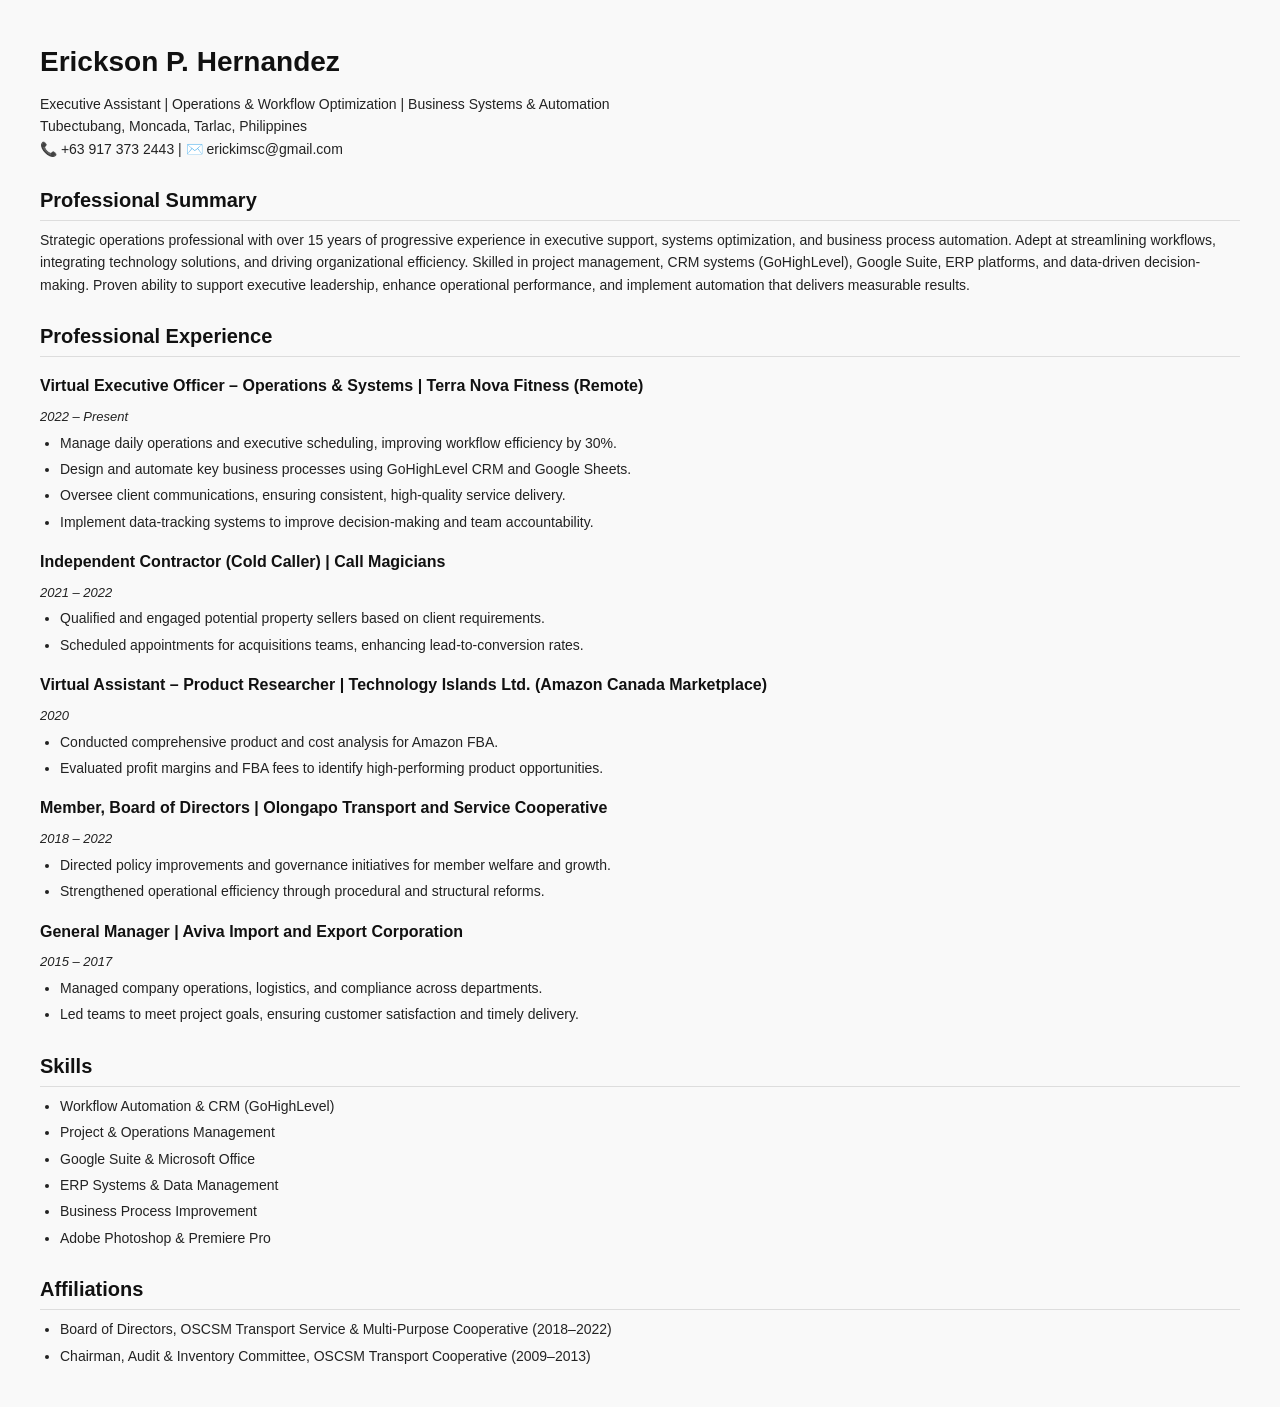
==== resume.html @ 20c8b132 "Added resume and link placeholder" ====
<!DOCTYPE html>
<html lang="en">
<head>
<meta charset="UTF-8">
<meta name="viewport" content="width=device-width, initial-scale=1.0">
<title>Erickson P. Hernandez - Resume</title>
<style>
    body {
        font-family: 'Helvetica Neue', Helvetica, Arial, sans-serif;
        margin: 40px;
        line-height: 1.6;
        color: #222;
        background-color: #f9f9f9;
    }
    h1, h2, h3 {
        margin-bottom: 8px;
        color: #111;
    }
    h1 {
        font-size: 28px;
    }
    h2 {
        font-size: 20px;
        border-bottom: 1px solid #ddd;
        padding-bottom: 4px;
        margin-top: 24px;
    }
    h3 {
        font-size: 16px;
        margin-top: 16px;
    }
    p, li {
        font-size: 14px;
        margin: 4px 0;
    }
    .contact {
        margin-bottom: 24px;
    }
    .contact p {
        margin: 2px 0;
    }
    ul {
        margin: 4px 0 12px 20px;
        padding: 0;
    }
    .section {
        margin-bottom: 24px;
    }
    .job-title {
        font-weight: bold;
    }
    .date-range {
        font-style: italic;
        font-size: 13px;
    }
</style>
</head>
<body>

<h1>Erickson P. Hernandez</h1>
<p class="contact">
    Executive Assistant | Operations & Workflow Optimization | Business Systems & Automation<br>
    Tubectubang, Moncada, Tarlac, Philippines<br>
    📞 +63 917 373 2443 | ✉️ erickimsc@gmail.com
</p>

<div class="section">
    <h2>Professional Summary</h2>
    <p>Strategic operations professional with over 15 years of progressive experience in executive support, systems optimization, and business process automation. Adept at streamlining workflows, integrating technology solutions, and driving organizational efficiency. Skilled in project management, CRM systems (GoHighLevel), Google Suite, ERP platforms, and data-driven decision-making. Proven ability to support executive leadership, enhance operational performance, and implement automation that delivers measurable results.</p>
</div>

<div class="section">
    <h2>Professional Experience</h2>

    <h3 class="job-title">Virtual Executive Officer – Operations & Systems | Terra Nova Fitness (Remote)</h3>
    <p class="date-range">2022 – Present</p>
    <ul>
        <li>Manage daily operations and executive scheduling, improving workflow efficiency by 30%.</li>
        <li>Design and automate key business processes using GoHighLevel CRM and Google Sheets.</li>
        <li>Oversee client communications, ensuring consistent, high-quality service delivery.</li>
        <li>Implement data-tracking systems to improve decision-making and team accountability.</li>
    </ul>

    <h3 class="job-title">Independent Contractor (Cold Caller) | Call Magicians</h3>
    <p class="date-range">2021 – 2022</p>
    <ul>
        <li>Qualified and engaged potential property sellers based on client requirements.</li>
        <li>Scheduled appointments for acquisitions teams, enhancing lead-to-conversion rates.</li>
    </ul>

    <h3 class="job-title">Virtual Assistant – Product Researcher | Technology Islands Ltd. (Amazon Canada Marketplace)</h3>
    <p class="date-range">2020</p>
    <ul>
        <li>Conducted comprehensive product and cost analysis for Amazon FBA.</li>
        <li>Evaluated profit margins and FBA fees to identify high-performing product opportunities.</li>
    </ul>

    <h3 class="job-title">Member, Board of Directors | Olongapo Transport and Service Cooperative</h3>
    <p class="date-range">2018 – 2022</p>
    <ul>
        <li>Directed policy improvements and governance initiatives for member welfare and growth.</li>
        <li>Strengthened operational efficiency through procedural and structural reforms.</li>
    </ul>

    <h3 class="job-title">General Manager | Aviva Import and Export Corporation</h3>
    <p class="date-range">2015 – 2017</p>
    <ul>
        <li>Managed company operations, logistics, and compliance across departments.</li>
        <li>Led teams to meet project goals, ensuring customer satisfaction and timely delivery.</li>
    </ul>

    <!-- Continue adding other experiences in the same pattern -->
</div>

<div class="section">
    <h2>Skills</h2>
    <ul>
        <li>Workflow Automation & CRM (GoHighLevel)</li>
        <li>Project & Operations Management</li>
        <li>Google Suite & Microsoft Office</li>
        <li>ERP Systems & Data Management</li>
        <li>Business Process Improvement</li>
        <li>Adobe Photoshop & Premiere Pro</li>
    </ul>
</div>

<div class="section">
    <h2>Affiliations</h2>
    <ul>
        <li>Board of Directors, OSCSM Transport Service & Multi-Purpose Cooperative (2018–2022)</li>
        <li>Chairman, Audit & Inventory Committee, OSCSM Transport Cooperative (2009–2013)</li>
    </ul>
</div>

</body>
</html>
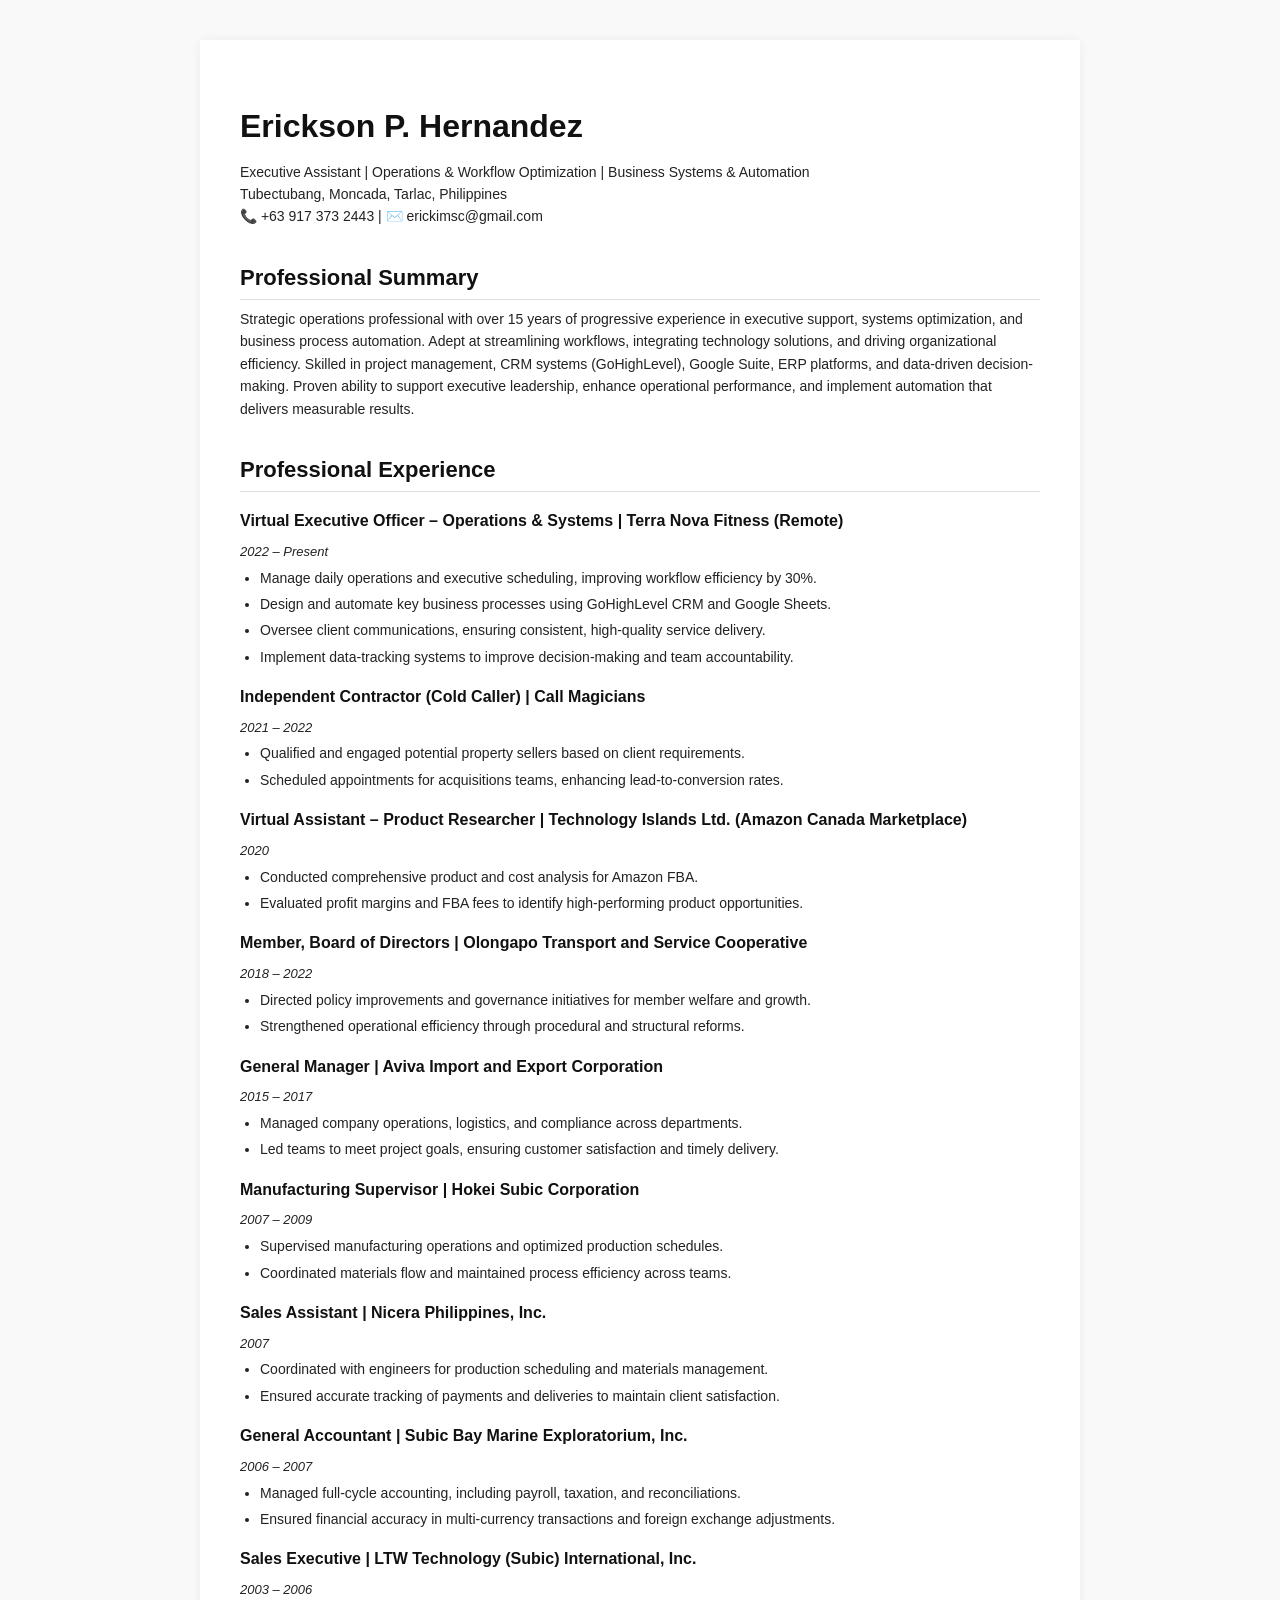
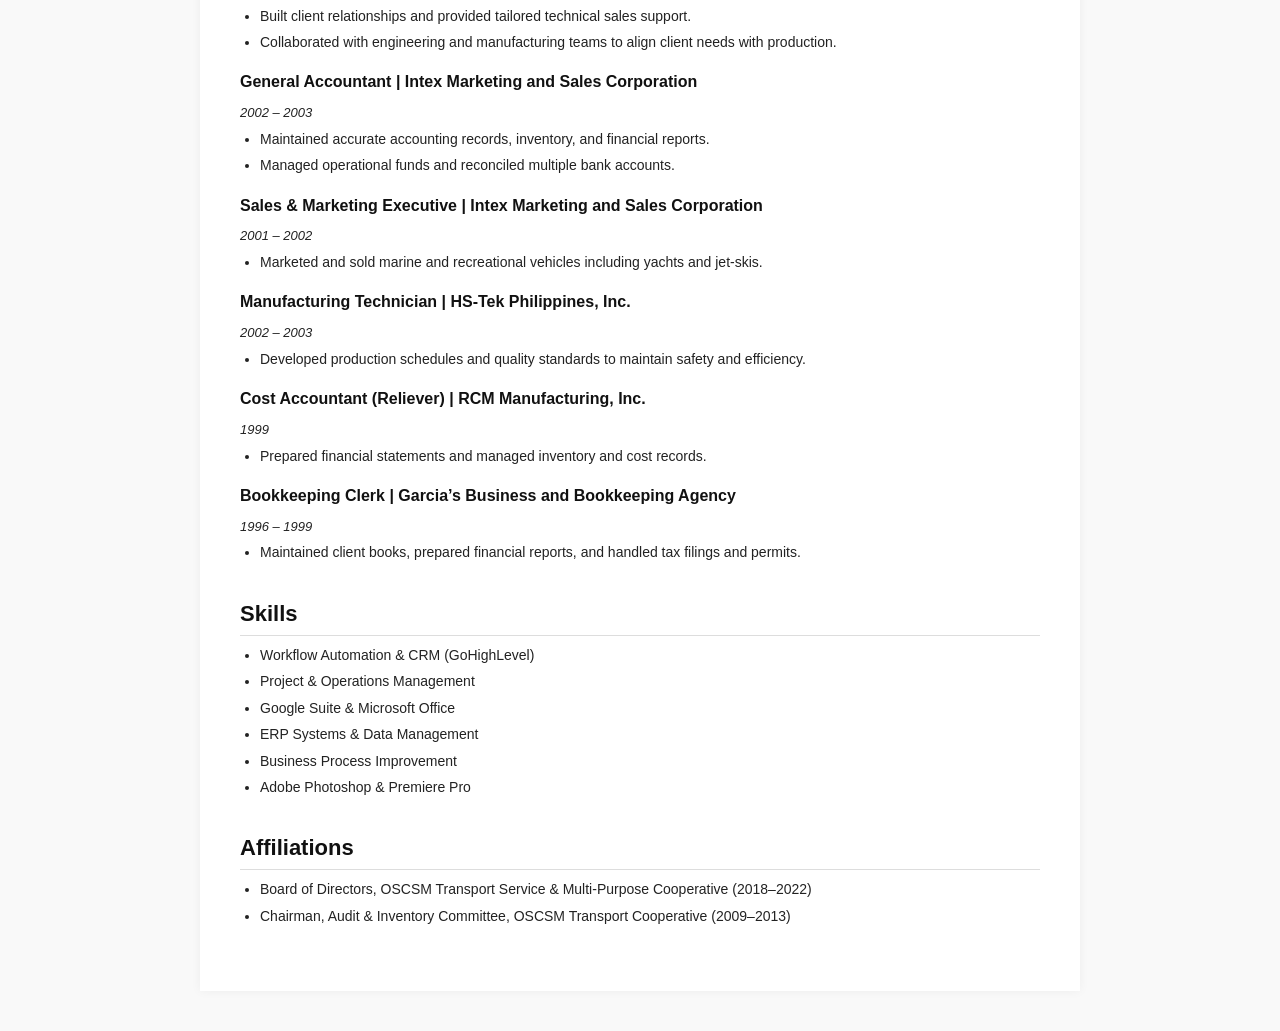
==== commit bde58e63: "Updated resume link" ====
--- a/resume.html
+++ b/resume.html
@@ -1,136 +1,220 @@
 <!DOCTYPE html>
 <html lang="en">
 <head>
-<meta charset="UTF-8">
-<meta name="viewport" content="width=device-width, initial-scale=1.0">
-<title>Erickson P. Hernandez - Resume</title>
-<style>
-    body {
-        font-family: 'Helvetica Neue', Helvetica, Arial, sans-serif;
-        margin: 40px;
-        line-height: 1.6;
-        color: #222;
-        background-color: #f9f9f9;
-    }
-    h1, h2, h3 {
-        margin-bottom: 8px;
-        color: #111;
-    }
-    h1 {
-        font-size: 28px;
-    }
-    h2 {
-        font-size: 20px;
-        border-bottom: 1px solid #ddd;
-        padding-bottom: 4px;
-        margin-top: 24px;
-    }
-    h3 {
-        font-size: 16px;
-        margin-top: 16px;
-    }
-    p, li {
-        font-size: 14px;
-        margin: 4px 0;
-    }
-    .contact {
-        margin-bottom: 24px;
-    }
-    .contact p {
-        margin: 2px 0;
-    }
-    ul {
-        margin: 4px 0 12px 20px;
-        padding: 0;
-    }
-    .section {
-        margin-bottom: 24px;
-    }
-    .job-title {
-        font-weight: bold;
-    }
-    .date-range {
-        font-style: italic;
-        font-size: 13px;
-    }
-</style>
+    <meta charset="UTF-8">
+    <meta name="viewport" content="width=device-width, initial-scale=1.0">
+    <title>Erickson P. Hernandez - Resume</title>
+    <style>
+        body {
+            font-family: 'Helvetica Neue', Helvetica, Arial, sans-serif;
+            margin: 0;
+            padding: 40px;
+            line-height: 1.6;
+            color: #222;
+            background-color: #f9f9f9;
+            display: flex;
+            justify-content: center;
+        }
+
+        .container {
+            max-width: 800px;
+            width: 100%;
+            background-color: #fff;
+            padding: 40px;
+            box-shadow: 0 0 10px rgba(0,0,0,0.05);
+        }
+
+        h1, h2, h3 {
+            margin-bottom: 8px;
+            color: #111;
+        }
+
+        h1 {
+            font-size: 32px;
+        }
+
+        h2 {
+            font-size: 22px;
+            border-bottom: 1px solid #ddd;
+            padding-bottom: 4px;
+            margin-top: 32px;
+        }
+
+        h3 {
+            font-size: 16px;
+            margin-top: 16px;
+        }
+
+        p, li {
+            font-size: 14px;
+            margin: 4px 0;
+        }
+
+        .contact {
+            margin-bottom: 32px;
+        }
+
+            .contact p {
+                margin: 2px 0;
+            }
+
+        ul {
+            margin: 4px 0 12px 20px;
+            padding: 0;
+        }
+
+        .section {
+            margin-bottom: 24px;
+        }
+
+        .job-title {
+            font-weight: bold;
+        }
+
+        .date-range {
+            font-style: italic;
+            font-size: 13px;
+        }
+    </style>
 </head>
 <body>
 
-<h1>Erickson P. Hernandez</h1>
-<p class="contact">
-    Executive Assistant | Operations & Workflow Optimization | Business Systems & Automation<br>
-    Tubectubang, Moncada, Tarlac, Philippines<br>
-    📞 +63 917 373 2443 | ✉️ erickimsc@gmail.com
-</p>
-
-<div class="section">
-    <h2>Professional Summary</h2>
-    <p>Strategic operations professional with over 15 years of progressive experience in executive support, systems optimization, and business process automation. Adept at streamlining workflows, integrating technology solutions, and driving organizational efficiency. Skilled in project management, CRM systems (GoHighLevel), Google Suite, ERP platforms, and data-driven decision-making. Proven ability to support executive leadership, enhance operational performance, and implement automation that delivers measurable results.</p>
-</div>
-
-<div class="section">
-    <h2>Professional Experience</h2>
-
-    <h3 class="job-title">Virtual Executive Officer – Operations & Systems | Terra Nova Fitness (Remote)</h3>
-    <p class="date-range">2022 – Present</p>
-    <ul>
-        <li>Manage daily operations and executive scheduling, improving workflow efficiency by 30%.</li>
-        <li>Design and automate key business processes using GoHighLevel CRM and Google Sheets.</li>
-        <li>Oversee client communications, ensuring consistent, high-quality service delivery.</li>
-        <li>Implement data-tracking systems to improve decision-making and team accountability.</li>
-    </ul>
-
-    <h3 class="job-title">Independent Contractor (Cold Caller) | Call Magicians</h3>
-    <p class="date-range">2021 – 2022</p>
-    <ul>
-        <li>Qualified and engaged potential property sellers based on client requirements.</li>
-        <li>Scheduled appointments for acquisitions teams, enhancing lead-to-conversion rates.</li>
-    </ul>
-
-    <h3 class="job-title">Virtual Assistant – Product Researcher | Technology Islands Ltd. (Amazon Canada Marketplace)</h3>
-    <p class="date-range">2020</p>
-    <ul>
-        <li>Conducted comprehensive product and cost analysis for Amazon FBA.</li>
-        <li>Evaluated profit margins and FBA fees to identify high-performing product opportunities.</li>
-    </ul>
-
-    <h3 class="job-title">Member, Board of Directors | Olongapo Transport and Service Cooperative</h3>
-    <p class="date-range">2018 – 2022</p>
-    <ul>
-        <li>Directed policy improvements and governance initiatives for member welfare and growth.</li>
-        <li>Strengthened operational efficiency through procedural and structural reforms.</li>
-    </ul>
-
-    <h3 class="job-title">General Manager | Aviva Import and Export Corporation</h3>
-    <p class="date-range">2015 – 2017</p>
-    <ul>
-        <li>Managed company operations, logistics, and compliance across departments.</li>
-        <li>Led teams to meet project goals, ensuring customer satisfaction and timely delivery.</li>
-    </ul>
-
-    <!-- Continue adding other experiences in the same pattern -->
-</div>
-
-<div class="section">
-    <h2>Skills</h2>
-    <ul>
-        <li>Workflow Automation & CRM (GoHighLevel)</li>
-        <li>Project & Operations Management</li>
-        <li>Google Suite & Microsoft Office</li>
-        <li>ERP Systems & Data Management</li>
-        <li>Business Process Improvement</li>
-        <li>Adobe Photoshop & Premiere Pro</li>
-    </ul>
-</div>
-
-<div class="section">
-    <h2>Affiliations</h2>
-    <ul>
-        <li>Board of Directors, OSCSM Transport Service & Multi-Purpose Cooperative (2018–2022)</li>
-        <li>Chairman, Audit & Inventory Committee, OSCSM Transport Cooperative (2009–2013)</li>
-    </ul>
-</div>
+    <div class="container">
+
+        <h1>Erickson P. Hernandez</h1>
+        <p class="contact">
+            Executive Assistant | Operations & Workflow Optimization | Business Systems & Automation<br>
+            Tubectubang, Moncada, Tarlac, Philippines<br>
+            📞 +63 917 373 2443 | ✉️ erickimsc@gmail.com
+        </p>
+
+        <div class="section">
+            <h2>Professional Summary</h2>
+            <p>Strategic operations professional with over 15 years of progressive experience in executive support, systems optimization, and business process automation. Adept at streamlining workflows, integrating technology solutions, and driving organizational efficiency. Skilled in project management, CRM systems (GoHighLevel), Google Suite, ERP platforms, and data-driven decision-making. Proven ability to support executive leadership, enhance operational performance, and implement automation that delivers measurable results.</p>
+        </div>
+
+        <div class="section">
+            <h2>Professional Experience</h2>
+
+            <h3 class="job-title">Virtual Executive Officer – Operations & Systems | Terra Nova Fitness (Remote)</h3>
+            <p class="date-range">2022 – Present</p>
+            <ul>
+                <li>Manage daily operations and executive scheduling, improving workflow efficiency by 30%.</li>
+                <li>Design and automate key business processes using GoHighLevel CRM and Google Sheets.</li>
+                <li>Oversee client communications, ensuring consistent, high-quality service delivery.</li>
+                <li>Implement data-tracking systems to improve decision-making and team accountability.</li>
+            </ul>
+
+            <h3 class="job-title">Independent Contractor (Cold Caller) | Call Magicians</h3>
+            <p class="date-range">2021 – 2022</p>
+            <ul>
+                <li>Qualified and engaged potential property sellers based on client requirements.</li>
+                <li>Scheduled appointments for acquisitions teams, enhancing lead-to-conversion rates.</li>
+            </ul>
+
+            <h3 class="job-title">Virtual Assistant – Product Researcher | Technology Islands Ltd. (Amazon Canada Marketplace)</h3>
+            <p class="date-range">2020</p>
+            <ul>
+                <li>Conducted comprehensive product and cost analysis for Amazon FBA.</li>
+                <li>Evaluated profit margins and FBA fees to identify high-performing product opportunities.</li>
+            </ul>
+
+            <h3 class="job-title">Member, Board of Directors | Olongapo Transport and Service Cooperative</h3>
+            <p class="date-range">2018 – 2022</p>
+            <ul>
+                <li>Directed policy improvements and governance initiatives for member welfare and growth.</li>
+                <li>Strengthened operational efficiency through procedural and structural reforms.</li>
+            </ul>
+
+            <h3 class="job-title">General Manager | Aviva Import and Export Corporation</h3>
+            <p class="date-range">2015 – 2017</p>
+            <ul>
+                <li>Managed company operations, logistics, and compliance across departments.</li>
+                <li>Led teams to meet project goals, ensuring customer satisfaction and timely delivery.</li>
+            </ul>
+
+            <h3 class="job-title">Manufacturing Supervisor | Hokei Subic Corporation</h3>
+            <p class="date-range">2007 – 2009</p>
+            <ul>
+                <li>Supervised manufacturing operations and optimized production schedules.</li>
+                <li>Coordinated materials flow and maintained process efficiency across teams.</li>
+            </ul>
+
+            <h3 class="job-title">Sales Assistant | Nicera Philippines, Inc.</h3>
+            <p class="date-range">2007</p>
+            <ul>
+                <li>Coordinated with engineers for production scheduling and materials management.</li>
+                <li>Ensured accurate tracking of payments and deliveries to maintain client satisfaction.</li>
+            </ul>
+
+            <h3 class="job-title">General Accountant | Subic Bay Marine Exploratorium, Inc.</h3>
+            <p class="date-range">2006 – 2007</p>
+            <ul>
+                <li>Managed full-cycle accounting, including payroll, taxation, and reconciliations.</li>
+                <li>Ensured financial accuracy in multi-currency transactions and foreign exchange adjustments.</li>
+            </ul>
+
+            <h3 class="job-title">Sales Executive | LTW Technology (Subic) International, Inc.</h3>
+            <p class="date-range">2003 – 2006</p>
+            <ul>
+                <li>Built client relationships and provided tailored technical sales support.</li>
+                <li>Collaborated with engineering and manufacturing teams to align client needs with production.</li>
+            </ul>
+
+            <h3 class="job-title">General Accountant | Intex Marketing and Sales Corporation</h3>
+            <p class="date-range">2002 – 2003</p>
+            <ul>
+                <li>Maintained accurate accounting records, inventory, and financial reports.</li>
+                <li>Managed operational funds and reconciled multiple bank accounts.</li>
+            </ul>
+
+            <h3 class="job-title">Sales & Marketing Executive | Intex Marketing and Sales Corporation</h3>
+            <p class="date-range">2001 – 2002</p>
+            <ul>
+                <li>Marketed and sold marine and recreational vehicles including yachts and jet-skis.</li>
+            </ul>
+
+            <h3 class="job-title">Manufacturing Technician | HS-Tek Philippines, Inc.</h3>
+            <p class="date-range">2002 – 2003</p>
+            <ul>
+                <li>Developed production schedules and quality standards to maintain safety and efficiency.</li>
+            </ul>
+
+            <h3 class="job-title">Cost Accountant (Reliever) | RCM Manufacturing, Inc.</h3>
+            <p class="date-range">1999</p>
+            <ul>
+                <li>Prepared financial statements and managed inventory and cost records.</li>
+            </ul>
+
+            <h3 class="job-title">Bookkeeping Clerk | Garcia’s Business and Bookkeeping Agency</h3>
+            <p class="date-range">1996 – 1999</p>
+            <ul>
+                <li>Maintained client books, prepared financial reports, and handled tax filings and permits.</li>
+            </ul>
+
+        </div>
+
+        <div class="section">
+            <h2>Skills</h2>
+            <ul>
+                <li>Workflow Automation & CRM (GoHighLevel)</li>
+                <li>Project & Operations Management</li>
+                <li>Google Suite & Microsoft Office</li>
+                <li>ERP Systems & Data Management</li>
+                <li>Business Process Improvement</li>
+                <li>Adobe Photoshop & Premiere Pro</li>
+            </ul>
+        </div>
+
+        <div class="section">
+            <h2>Affiliations</h2>
+            <ul>
+                <li>Board of Directors, OSCSM Transport Service & Multi-Purpose Cooperative (2018–2022)</li>
+                <li>Chairman, Audit & Inventory Committee, OSCSM Transport Cooperative (2009–2013)</li>
+            </ul>
+        </div>
+
+    </div> <!-- container -->
 
 </body>
 </html>
